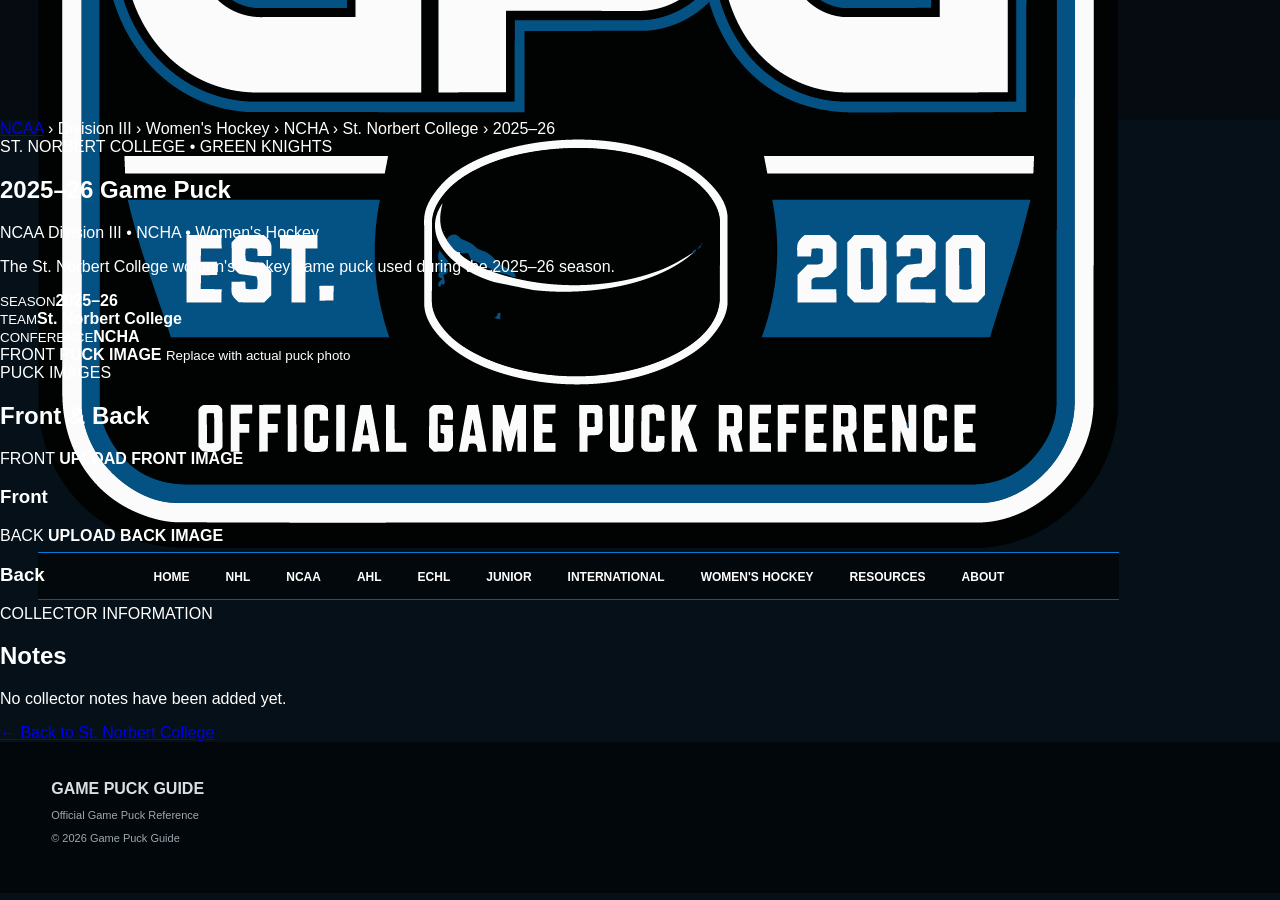
==== st-norbert-2025-26.html @ aa03af51 "Add files via upload" ====
<!DOCTYPE html>
<html lang="en">
<head>
  <meta charset="UTF-8">
  <meta name="viewport" content="width=device-width, initial-scale=1.0">
  <title>St. Norbert College — 2025–26 Puck | Game Puck Guide</title>
  <link rel="stylesheet" href="styles.css">
</head>
<body>
<header class="site-header">
  <div class="header-inner">
    <a class="brand" href="index.html">
      <img src="gpg-logo.png" alt="Game Puck Guide">
    </a>
    <nav class="main-nav">
      <a href="index.html">HOME</a>
      <a href="#">NHL</a>
      <a href="ncaa-womens-d3.html">NCAA</a>
      <a href="#">AHL</a>
      <a href="#">ECHL</a>
      <a href="#">JUNIOR</a>
      <a href="#">INTERNATIONAL</a>
      <a href="#">WOMEN'S HOCKEY</a>
      <a href="#">RESOURCES</a>
      <a href="#">ABOUT</a>
    </nav>
  </div>
</header>

<main class="page">
  <div class="breadcrumbs">
    <a href="ncaa-womens-d3.html">NCAA</a>
    <span>›</span>
    <span>Division III</span>
    <span>›</span>
    <span>Women's Hockey</span>
    <span>›</span>
    <span>NCHA</span>
    <span>›</span>
    <span>St. Norbert College</span>
    <span>›</span>
    <span>2025–26</span>
  </div>

  <section class="puck-hero">
    <div class="puck-copy">
      <div class="eyebrow">ST. NORBERT COLLEGE • GREEN KNIGHTS</div>
      <h1>2025–26 <span>Game Puck</span></h1>
      <p class="subhead">NCAA Division III • NCHA • Women's Hockey</p>
      <p class="intro">
        The St. Norbert College women's hockey game puck used during the 2025–26 season.
      </p>

      <div class="details-grid">
        <div><small>SEASON</small><strong>2025–26</strong></div>
        <div><small>TEAM</small><strong>St. Norbert College</strong></div>
        <div><small>CONFERENCE</small><strong>NCHA</strong></div>
      </div>
    </div>

    <div class="puck-visual">
      <div class="image-placeholder">
        <span>FRONT</span>
        <strong>PUCK IMAGE</strong>
        <small>Replace with actual puck photo</small>
      </div>
    </div>
  </section>

  <section class="puck-images">
    <div class="section-heading">
      <div>
        <div class="eyebrow">PUCK IMAGES</div>
        <h2>Front &amp; Back</h2>
      </div>
    </div>

    <div class="image-grid">
      <div class="image-card">
        <div class="image-placeholder large">
          <span>FRONT</span>
          <strong>UPLOAD FRONT IMAGE</strong>
        </div>
        <h3>Front</h3>
      </div>
      <div class="image-card">
        <div class="image-placeholder large">
          <span>BACK</span>
          <strong>UPLOAD BACK IMAGE</strong>
        </div>
        <h3>Back</h3>
      </div>
    </div>
  </section>

  <section class="notes-section">
    <div class="section-heading">
      <div>
        <div class="eyebrow">COLLECTOR INFORMATION</div>
        <h2>Notes</h2>
      </div>
    </div>
    <div class="record-box muted">
      <p>No collector notes have been added yet.</p>
    </div>
  </section>

  <div class="back-link">
    <a href="st-norbert.html">← Back to St. Norbert College</a>
  </div>
</main>

<footer class="site-footer">
  <div class="footer-inner">
    <div>
      <strong>GAME PUCK GUIDE</strong>
      <p>Official Game Puck Reference</p>
    </div>
    <p>© 2026 Game Puck Guide</p>
  </div>
</footer>
</body>
</html>
---- styles.css ----
*{box-sizing:border-box}html{scroll-behavior:smooth}body{margin:0;background:#061018;color:#fff;font-family:Arial,Helvetica,sans-serif}.top{height:30px;background:#03070a;border-bottom:1px solid #24313a;color:#aab2b8;padding:8px 3%;font-size:10px;letter-spacing:2px}.top span{float:right}header{height:120px;background:#050b10;display:flex;align-items:center;padding:12px 3%;gap:35px}.logo{width:150px;height:105px;display:block}.logo img{width:100%;height:100%;object-fit:contain}.title-lockup{min-width:410px}.title-lockup h1{font-size:45px;letter-spacing:1px;margin:0;border-bottom:4px solid #0878cf;padding-bottom:9px;font-weight:1000}.title-lockup div{letter-spacing:6px;text-align:center;margin-top:10px;font-size:13px;color:#ddd}.header-search{margin-left:auto;width:360px}.header-search label{font-size:10px;letter-spacing:1px;display:block;margin-bottom:14px}.header-search form{display:flex}.header-search input{height:38px;flex:1;border:0;padding:0 14px;font-size:13px}.header-search button{width:45px;background:#087bd2;color:#fff;border:0;font-size:25px}nav{height:48px;background:#03080c;border-top:1px solid #087bd2;border-bottom:1px solid #24506d;display:flex;justify-content:center}nav a{color:#fff;text-decoration:none;font-weight:900;font-size:12px;padding:17px 18px;white-space:nowrap}nav a.active{background:#087bd2}.hero{height:385px;position:relative;overflow:hidden;display:flex;align-items:center;padding:40px 4.5%;background:linear-gradient(90deg,rgba(2,10,16,.96) 0%,rgba(4,19,29,.76) 48%,rgba(7,18,27,.45) 100%),radial-gradient(circle at 70% 55%,#7891a1,#102532 32%,#04090d 72%)}.hero:after{content:"";position:absolute;inset:auto 0 0;height:85px;background:linear-gradient(transparent,rgba(255,255,255,.08));transform:skewY(-2deg)}.hero-copy{z-index:2}.hero h2{font-size:57px;line-height:.9;margin:0 0 22px;font-weight:1000;letter-spacing:-2px}.hero h2 em,.find h2 em{color:#0086e8;font-style:normal}.hero p{font-size:18px;line-height:1.45;margin-bottom:25px}.hero-buttons{display:flex;gap:20px}.hero-buttons a{background:#087bd2;padding:15px 32px;color:#fff;text-decoration:none;font-weight:900}.hero-buttons .outline{background:transparent;border:1px solid #087bd2}.hero-puck{position:absolute;right:18%;width:320px;height:320px;border-radius:50%;background:#050505;box-shadow:0 30px 50px #000;transform:rotate(-7deg);padding:10px;border:6px solid #151515}.hero-puck img{width:100%;height:100%;object-fit:contain;border-radius:50%}.hero-list{position:absolute;right:4%;text-align:right;font-size:15px;line-height:2.05;color:#aeb9c0;letter-spacing:2px}.hero-list b{color:#fff}.dark{background:#050d13}.section{padding:28px 3%}.section-head{display:flex;align-items:center;gap:15px;margin-bottom:20px}.section-head h2{font-size:25px;margin:0;font-weight:1000}.section-head i{height:3px;background:#087bd2;flex:1}.section-head a{color:#0086e8;font-size:11px;font-weight:900;text-decoration:none}.league-grid{display:grid;grid-template-columns:repeat(7,1fr);gap:10px}.league-grid a{height:150px;border:1px solid #29404f;background:linear-gradient(#263a47,#0b151d);display:flex;flex-direction:column;align-items:center;justify-content:flex-end;padding:15px 5px;font-weight:900}.league-grid span{font-size:46px;line-height:1;margin-bottom:18px}.find{background:linear-gradient(90deg,#122b3b,#07141d);padding:35px 4%;display:flex;align-items:center;gap:50px;border-top:1px solid #35505e;border-bottom:1px solid #35505e}.find-copy{min-width:270px}.find h2{font-size:39px;margin:0;font-weight:1000}.find p{margin:7px 0}.filters{flex:1}.search-row{display:flex}.search-row input{height:42px;flex:1;border:0;padding:0 15px;font-size:13px}.search-row button{background:#087bd2;border:0;color:#fff;font-weight:900;padding:0 30px}.selects{display:grid;grid-template-columns:repeat(4,1fr);gap:15px;margin-top:12px}.selects select{height:36px;background:#061018;color:#fff;border:1px solid #385263;padding:0 10px}.puck-grid{display:grid;grid-template-columns:repeat(6,1fr);gap:18px}.puck-card{text-align:center}.puck-img{width:145px;height:145px;margin:0 auto 12px;border-radius:50%;background:#050505;border:6px solid #20272c;box-shadow:0 8px 15px #000;padding:6px}.puck-img img{width:100%;height:100%;border-radius:50%;object-fit:contain}.puck-card b{display:block;font-size:12px;margin-bottom:4px}.puck-card small{color:#aab4bb;font-size:11px}.stats{display:flex;justify-content:space-around;text-align:center;background:#dce8ef;color:#07131c;padding:27px 5%;border-bottom:1px solid #a8bac5}.stats div{flex:1;border-right:1px solid #aab9c3}.stats div:last-child{border:0}.stats strong,.stats small{display:block}.stats strong{font-size:27px}.stats small{font-weight:900;letter-spacing:1px;margin-top:4px}footer{display:grid;grid-template-columns:2fr 1fr 1fr 1.4fr;gap:35px;padding:38px 4%;background:#02070b;color:#d9e0e4}footer h2{margin:0;font-size:23px}.footer-brand{display:flex;gap:18px;align-items:center}.footer-brand img{width:85px;height:85px}.footer-brand small,footer small{font-size:9px;letter-spacing:2px}footer h3{font-size:12px;margin-top:0;color:#fff}footer a{display:block;color:#9da9b0;margin:8px 0;font-size:12px}footer p{font-size:11px;color:#9da9b0}@media(max-width:1050px){header{gap:15px}.title-lockup{min-width:300px}.title-lockup h1{font-size:32px}.header-search{width:290px}.hero-puck{right:12%;width:260px;height:260px}.hero-list{display:none}.league-grid{grid-template-columns:repeat(4,1fr)}.puck-grid{grid-template-columns:repeat(3,1fr)}}@media(max-width:700px){.top span{display:none}header{height:95px}.logo{width:105px;height:80px}.title-lockup{min-width:0}.title-lockup h1{font-size:24px}.title-lockup div,.header-search{display:none}nav{overflow-x:auto;justify-content:flex-start}.hero{height:430px;padding:30px 7%}.hero h2{font-size:43px}.hero-puck{opacity:.38;right:-70px;width:300px;height:300px}.league-grid{grid-template-columns:repeat(2,1fr)}.find{display:block}.filters{margin-top:20px}.selects{grid-template-columns:repeat(2,1fr)}.puck-grid{grid-template-columns:repeat(2,1fr)}.puck-img{width:125px;height:125px}.stats{display:grid;grid-template-columns:repeat(2,1fr);gap:15px}.stats div{border:0}footer{grid-template-columns:1fr 1fr}.footer-brand{grid-column:1/-1}}
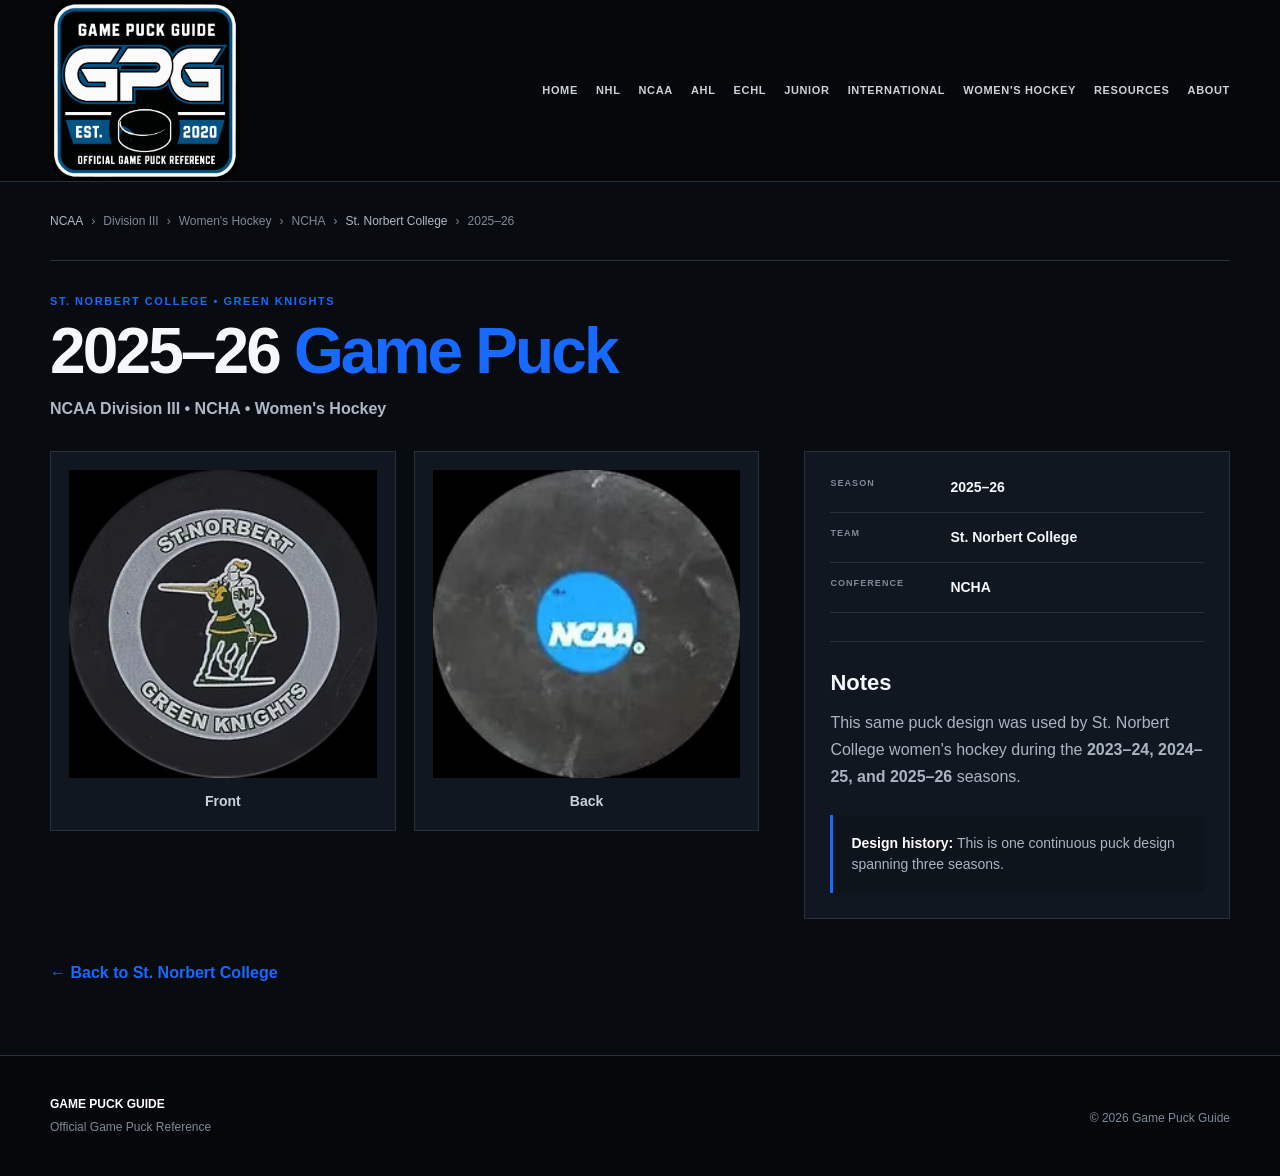
==== commit 21663243: "Add files via upload" ====
--- a/st-norbert-2025-26.html
+++ b/st-norbert-2025-26.html
@@ -1,123 +1,47 @@
 <!DOCTYPE html>
 <html lang="en">
 <head>
-  <meta charset="UTF-8">
-  <meta name="viewport" content="width=device-width, initial-scale=1.0">
-  <title>St. Norbert College — 2025–26 Puck | Game Puck Guide</title>
-  <link rel="stylesheet" href="styles.css">
+<meta charset="UTF-8">
+<meta name="viewport" content="width=device-width, initial-scale=1.0">
+<title>St. Norbert College — 2025–26 Puck | Game Puck Guide</title>
+<style>
+*{box-sizing:border-box}html,body{margin:0;padding:0}body{background:#080b10;color:#f5f7fa;font-family:Arial,Helvetica,sans-serif;line-height:1.5}a{color:inherit;text-decoration:none}
+.site-header{background:#05070a;border-bottom:1px solid #26313d}.header-inner,.page,.footer-inner{width:min(1180px,calc(100% - 36px));margin:0 auto}.header-inner{min-height:92px;display:flex;align-items:center;gap:30px}.brand img{display:block;width:190px;height:auto}.main-nav{margin-left:auto;display:flex;flex-wrap:wrap;justify-content:flex-end;gap:18px}.main-nav a{font-size:11px;font-weight:800;letter-spacing:.06em;color:#cbd2dc;white-space:nowrap}.main-nav a:hover{color:#1769ff}
+.page{padding:30px 0 70px}.breadcrumbs{display:flex;flex-wrap:wrap;gap:8px;color:#7f8a99;font-size:12px;margin-bottom:30px}.breadcrumbs a{color:#aeb9c8}.breadcrumbs a:hover{color:#1769ff}
+.puck-header{border-top:1px solid #26313d;padding-top:32px;margin-bottom:30px}.eyebrow{color:#1769ff;font-size:11px;font-weight:900;letter-spacing:.14em;margin-bottom:10px}.puck-header h1{font-size:clamp(40px,6vw,64px);line-height:1;margin:0;letter-spacing:-.045em}.puck-header h1 span{color:#1769ff}.meta{margin:14px 0 0;color:#aeb9c8;font-weight:700}
+.content{display:grid;grid-template-columns:1.25fr .75fr;gap:45px;align-items:start}.images{display:grid;grid-template-columns:1fr 1fr;gap:18px}.image-card{background:#111720;border:1px solid #26313d;padding:18px}.image-card img{display:block;width:100%;height:auto;aspect-ratio:1/1;object-fit:contain;background:#000}.image-card h3{margin:13px 0 0;font-size:14px;color:#cbd2dc;text-align:center}
+.info{background:#111720;border:1px solid #26313d;padding:25px}.info-row{display:grid;grid-template-columns:105px 1fr;gap:15px;padding:14px 0;border-bottom:1px solid #26313d}.info-row:first-child{padding-top:0}.info-row:last-child{border-bottom:0}.info-row small{color:#7f8a99;font-size:9px;font-weight:900;letter-spacing:.12em}.info-row strong{font-size:14px}.notes{margin-top:28px;border-top:1px solid #26313d;padding-top:24px}.notes h2{margin:0 0 10px;font-size:22px}.notes p{margin:0;color:#aab5c3;line-height:1.7}
+.season-note{margin-top:24px;padding:18px;background:#0d141c;border-left:3px solid #1769ff;color:#aab5c3;font-size:14px}.season-note strong{color:#fff}
+.back-link{margin-top:42px;color:#1769ff;font-weight:800}
+.site-footer{border-top:1px solid #26313d;background:#05070a}.footer-inner{min-height:120px;display:flex;justify-content:space-between;align-items:center;gap:20px;color:#7f8a99;font-size:12px}.footer-inner strong{color:#fff}.footer-inner p{margin:5px 0 0}
+@media(max-width:850px){.header-inner{align-items:flex-start;flex-direction:column;padding:20px 0}.main-nav{margin-left:0;justify-content:flex-start}.content{grid-template-columns:1fr}.info{order:-1}}
+@media(max-width:600px){.images{grid-template-columns:1fr}.footer-inner{flex-direction:column;align-items:flex-start;padding:24px 0}}
+</style>
 </head>
 <body>
-<header class="site-header">
-  <div class="header-inner">
-    <a class="brand" href="index.html">
-      <img src="gpg-logo.png" alt="Game Puck Guide">
-    </a>
-    <nav class="main-nav">
-      <a href="index.html">HOME</a>
-      <a href="#">NHL</a>
-      <a href="ncaa-womens-d3.html">NCAA</a>
-      <a href="#">AHL</a>
-      <a href="#">ECHL</a>
-      <a href="#">JUNIOR</a>
-      <a href="#">INTERNATIONAL</a>
-      <a href="#">WOMEN'S HOCKEY</a>
-      <a href="#">RESOURCES</a>
-      <a href="#">ABOUT</a>
-    </nav>
-  </div>
-</header>
-
+<header class="site-header"><div class="header-inner">
+<a class="brand" href="index.html"><img src="gpg-logo.png" alt="Game Puck Guide"></a>
+<nav class="main-nav">
+<a href="index.html">HOME</a><a href="#">NHL</a><a href="ncaa-womens-d3.html">NCAA</a><a href="#">AHL</a><a href="#">ECHL</a><a href="#">JUNIOR</a><a href="#">INTERNATIONAL</a><a href="#">WOMEN'S HOCKEY</a><a href="#">RESOURCES</a><a href="#">ABOUT</a>
+</nav></div></header>
 <main class="page">
-  <div class="breadcrumbs">
-    <a href="ncaa-womens-d3.html">NCAA</a>
-    <span>›</span>
-    <span>Division III</span>
-    <span>›</span>
-    <span>Women's Hockey</span>
-    <span>›</span>
-    <span>NCHA</span>
-    <span>›</span>
-    <span>St. Norbert College</span>
-    <span>›</span>
-    <span>2025–26</span>
-  </div>
-
-  <section class="puck-hero">
-    <div class="puck-copy">
-      <div class="eyebrow">ST. NORBERT COLLEGE • GREEN KNIGHTS</div>
-      <h1>2025–26 <span>Game Puck</span></h1>
-      <p class="subhead">NCAA Division III • NCHA • Women's Hockey</p>
-      <p class="intro">
-        The St. Norbert College women's hockey game puck used during the 2025–26 season.
-      </p>
-
-      <div class="details-grid">
-        <div><small>SEASON</small><strong>2025–26</strong></div>
-        <div><small>TEAM</small><strong>St. Norbert College</strong></div>
-        <div><small>CONFERENCE</small><strong>NCHA</strong></div>
-      </div>
-    </div>
-
-    <div class="puck-visual">
-      <div class="image-placeholder">
-        <span>FRONT</span>
-        <strong>PUCK IMAGE</strong>
-        <small>Replace with actual puck photo</small>
-      </div>
-    </div>
-  </section>
-
-  <section class="puck-images">
-    <div class="section-heading">
-      <div>
-        <div class="eyebrow">PUCK IMAGES</div>
-        <h2>Front &amp; Back</h2>
-      </div>
-    </div>
-
-    <div class="image-grid">
-      <div class="image-card">
-        <div class="image-placeholder large">
-          <span>FRONT</span>
-          <strong>UPLOAD FRONT IMAGE</strong>
-        </div>
-        <h3>Front</h3>
-      </div>
-      <div class="image-card">
-        <div class="image-placeholder large">
-          <span>BACK</span>
-          <strong>UPLOAD BACK IMAGE</strong>
-        </div>
-        <h3>Back</h3>
-      </div>
-    </div>
-  </section>
-
-  <section class="notes-section">
-    <div class="section-heading">
-      <div>
-        <div class="eyebrow">COLLECTOR INFORMATION</div>
-        <h2>Notes</h2>
-      </div>
-    </div>
-    <div class="record-box muted">
-      <p>No collector notes have been added yet.</p>
-    </div>
-  </section>
-
-  <div class="back-link">
-    <a href="st-norbert.html">← Back to St. Norbert College</a>
-  </div>
+<div class="breadcrumbs"><a href="ncaa-womens-d3.html">NCAA</a><span>›</span><span>Division III</span><span>›</span><span>Women's Hockey</span><span>›</span><span>NCHA</span><span>›</span><a href="st-norbert.html">St. Norbert College</a><span>›</span><span>2025–26</span></div>
+<section class="puck-header"><div class="eyebrow">ST. NORBERT COLLEGE • GREEN KNIGHTS</div><h1>2025–26 <span>Game Puck</span></h1><p class="meta">NCAA Division III • NCHA • Women's Hockey</p></section>
+<section class="content">
+<div class="images">
+<div class="image-card"><img src="st-norbert-puck-front.jpg" alt="St. Norbert College women's hockey game puck front"><h3>Front</h3></div>
+<div class="image-card"><img src="st-norbert-puck-back.jpg" alt="St. Norbert College women's hockey game puck back"><h3>Back</h3></div>
+</div>
+<aside class="info">
+<div class="info-row"><small>SEASON</small><strong>2025–26</strong></div>
+<div class="info-row"><small>TEAM</small><strong>St. Norbert College</strong></div>
+<div class="info-row"><small>CONFERENCE</small><strong>NCHA</strong></div>
+<div class="notes"><h2>Notes</h2><p>This same puck design was used by St. Norbert College women's hockey during the <strong>2023–24, 2024–25, and 2025–26</strong> seasons.</p></div>
+<div class="season-note"><strong>Design history:</strong> This is one continuous puck design spanning three seasons.</div>
+</aside>
+</section>
+<div class="back-link"><a href="st-norbert.html">← Back to St. Norbert College</a></div>
 </main>
-
-<footer class="site-footer">
-  <div class="footer-inner">
-    <div>
-      <strong>GAME PUCK GUIDE</strong>
-      <p>Official Game Puck Reference</p>
-    </div>
-    <p>© 2026 Game Puck Guide</p>
-  </div>
-</footer>
+<footer class="site-footer"><div class="footer-inner"><div><strong>GAME PUCK GUIDE</strong><p>Official Game Puck Reference</p></div><p>© 2026 Game Puck Guide</p></div></footer>
 </body>
-</html>
+</html>
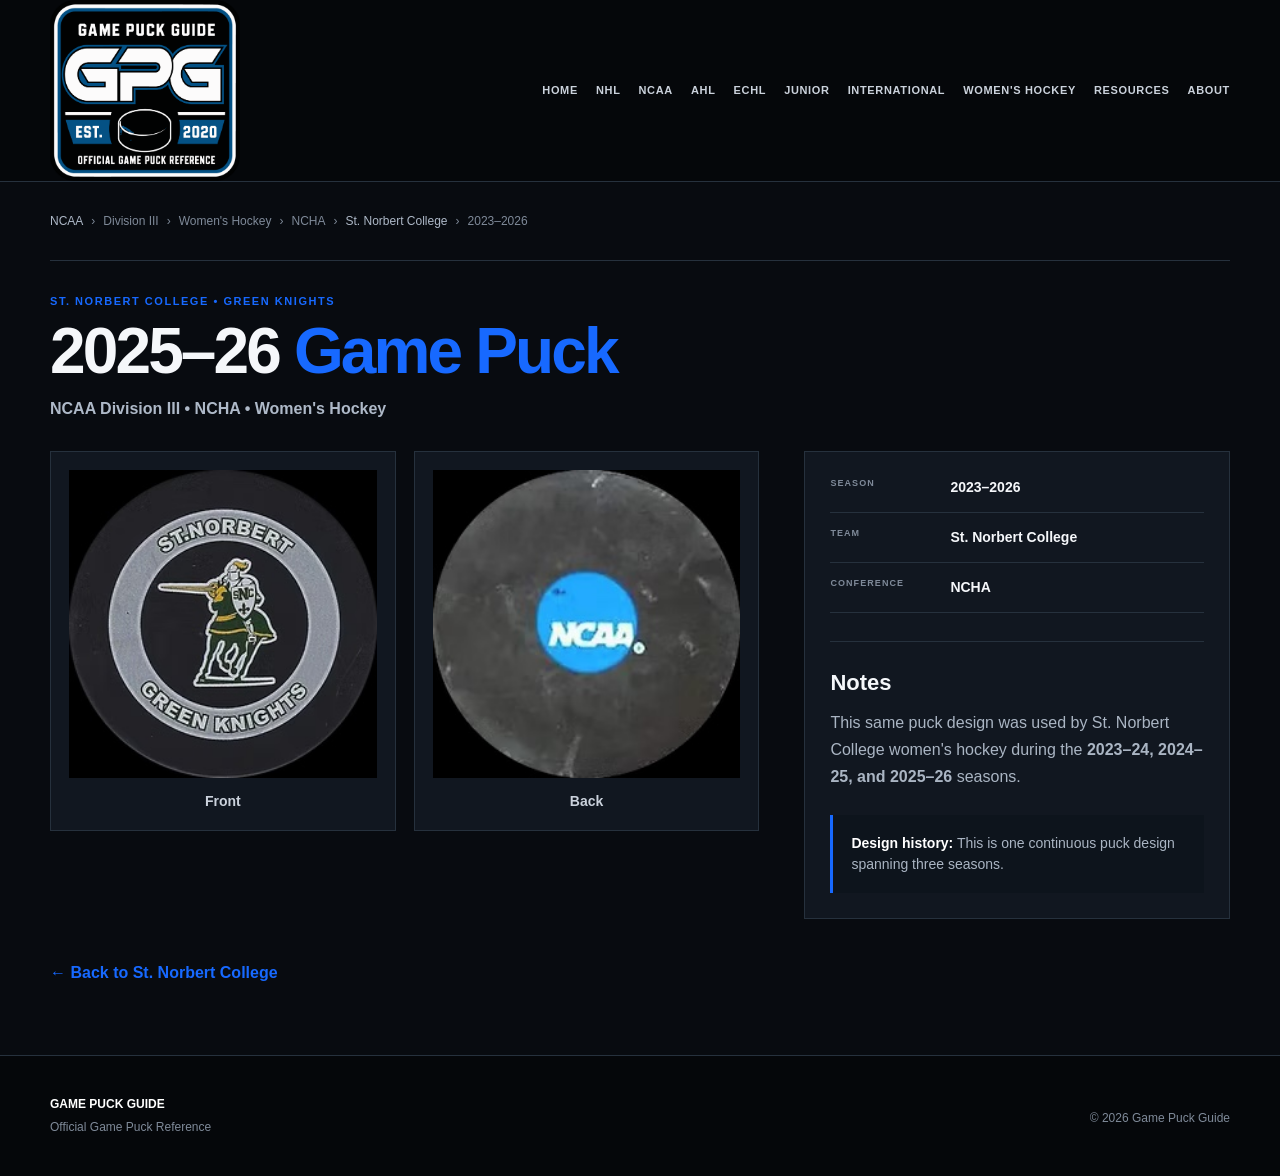
==== commit b47a8f5a: "Add files via upload" ====
--- a/st-norbert-2025-26.html
+++ b/st-norbert-2025-26.html
@@ -25,7 +25,7 @@
 <a href="index.html">HOME</a><a href="#">NHL</a><a href="ncaa-womens-d3.html">NCAA</a><a href="#">AHL</a><a href="#">ECHL</a><a href="#">JUNIOR</a><a href="#">INTERNATIONAL</a><a href="#">WOMEN'S HOCKEY</a><a href="#">RESOURCES</a><a href="#">ABOUT</a>
 </nav></div></header>
 <main class="page">
-<div class="breadcrumbs"><a href="ncaa-womens-d3.html">NCAA</a><span>›</span><span>Division III</span><span>›</span><span>Women's Hockey</span><span>›</span><span>NCHA</span><span>›</span><a href="st-norbert.html">St. Norbert College</a><span>›</span><span>2025–26</span></div>
+<div class="breadcrumbs"><a href="ncaa-womens-d3.html">NCAA</a><span>›</span><span>Division III</span><span>›</span><span>Women's Hockey</span><span>›</span><span>NCHA</span><span>›</span><a href="st-norbert.html">St. Norbert College</a><span>›</span><span>2023–2026</span></div>
 <section class="puck-header"><div class="eyebrow">ST. NORBERT COLLEGE • GREEN KNIGHTS</div><h1>2025–26 <span>Game Puck</span></h1><p class="meta">NCAA Division III • NCHA • Women's Hockey</p></section>
 <section class="content">
 <div class="images">
@@ -33,7 +33,7 @@
 <div class="image-card"><img src="st-norbert-puck-back.jpg" alt="St. Norbert College women's hockey game puck back"><h3>Back</h3></div>
 </div>
 <aside class="info">
-<div class="info-row"><small>SEASON</small><strong>2025–26</strong></div>
+<div class="info-row"><small>SEASON</small><strong>2023–2026</strong></div>
 <div class="info-row"><small>TEAM</small><strong>St. Norbert College</strong></div>
 <div class="info-row"><small>CONFERENCE</small><strong>NCHA</strong></div>
 <div class="notes"><h2>Notes</h2><p>This same puck design was used by St. Norbert College women's hockey during the <strong>2023–24, 2024–25, and 2025–26</strong> seasons.</p></div>
